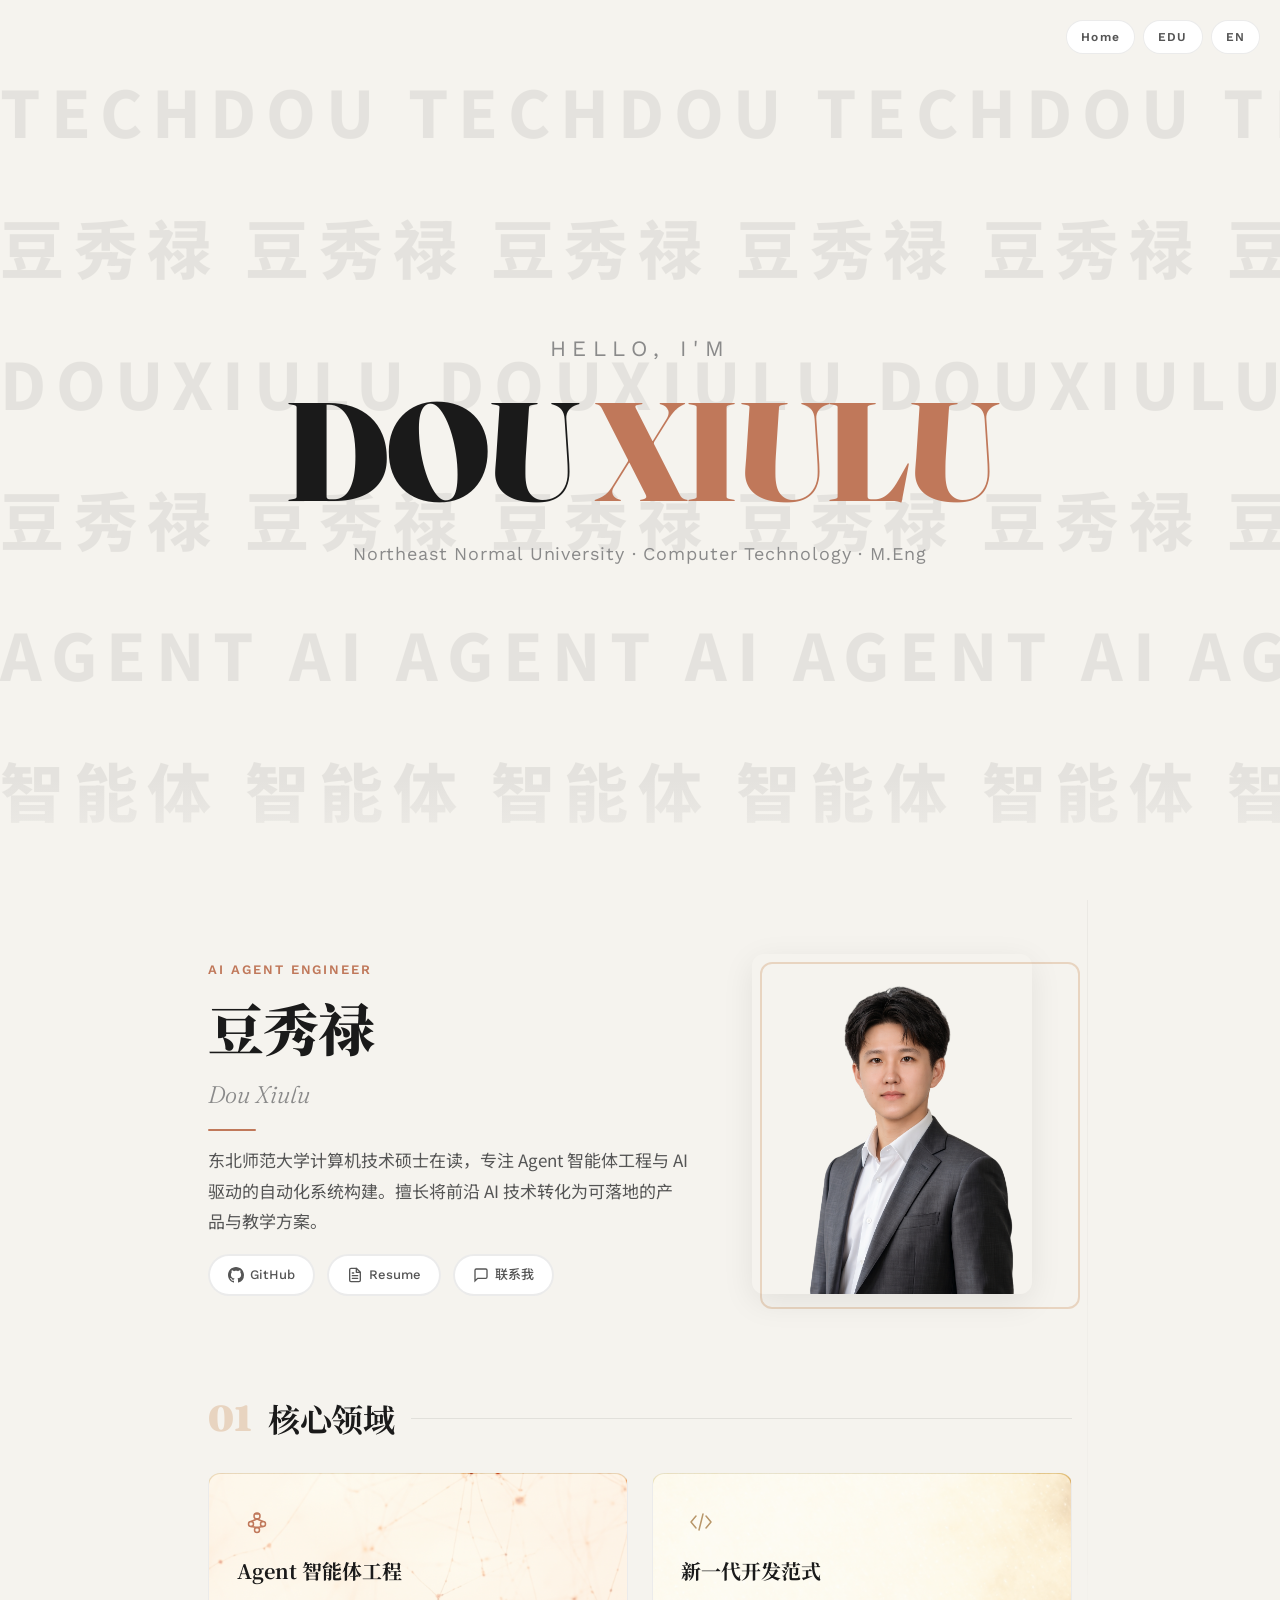
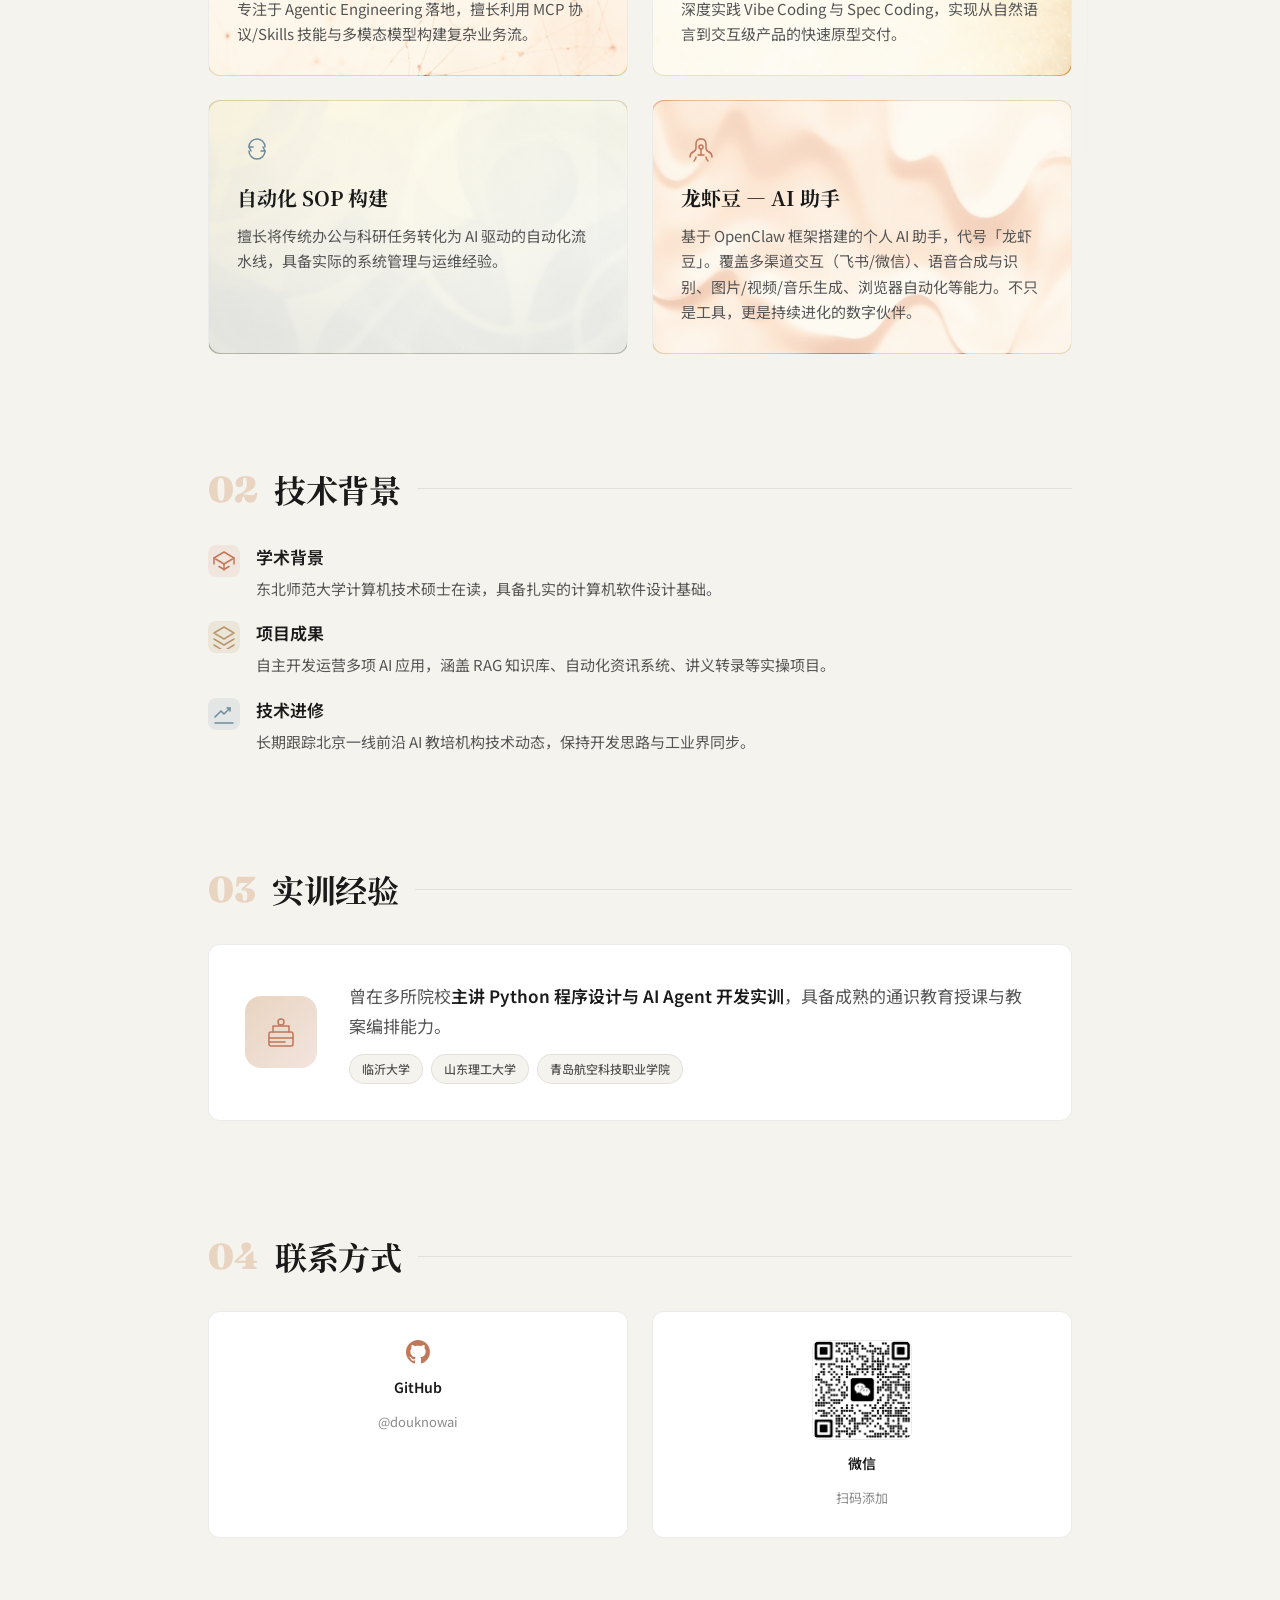
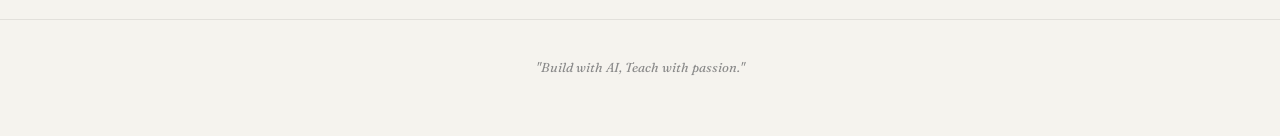
==== resume.html @ 6b3737e6 "Swap homepage: Projects page becomes index, resume moved to resume.html - home.html (Projects) renam" ====
<!DOCTYPE html>
<html lang="zh-CN">
<head>
    <meta charset="UTF-8">
    <meta name="viewport" content="width=device-width, initial-scale=1.0">
    <title>豆秀禄 | AI Agent Engineer</title>
    <link href="https://fonts.googleapis.com/css2?family=Fraunces:ital,opsz,wght@0,9..144,300;0,9..144,500;0,9..144,700;0,9..144,900;1,9..144,400&family=Work+Sans:wght@300;400;500;600&family=Noto+Serif+SC:wght@400;600;700;900&family=Noto+Sans+SC:wght@300;400;500;700&display=swap" rel="stylesheet">
    <style>
        /* === DESIGN TOKENS (Vintage Editorial) === */
        :root {
            --bg-cream: #f5f3ee;
            --bg-card: #ffffff;
            --text-primary: #1a1a1a;
            --text-secondary: #555;
            --text-muted: #8a8a8a;
            --accent-warm: #e8d4c0;
            --accent-terracotta: #c0785a;
            --border-color: rgba(0,0,0,0.08);
            --shadow-sm: 0 1px 3px rgba(0,0,0,0.04);
            --shadow-md: 0 4px 16px rgba(0,0,0,0.06);
            --shadow-lg: 0 8px 32px rgba(0,0,0,0.08);
            --radius: 12px;
            --font-display: 'Fraunces', 'Noto Serif SC', serif;
            --font-body: 'Work Sans', 'Noto Sans SC', sans-serif;
            --font-cn-display: 'Noto Serif SC', serif;
            --font-cn-body: 'Noto Sans SC', sans-serif;
            --ease: cubic-bezier(0.16, 1, 0.3, 1);
        }

        /* === RESET === */
        *, *::before, *::after { box-sizing: border-box; margin: 0; padding: 0; }
        
        html { scroll-behavior: smooth; }
        
        body {
            font-family: var(--font-cn-body);
            background: var(--bg-cream);
            color: var(--text-primary);
            line-height: 1.7;
            -webkit-font-smoothing: antialiased;
            overflow-x: hidden;
        }

        /* === BACKGROUND DECORATIONS === */
        .bg-decoration {
            position: fixed;
            pointer-events: none;
            z-index: 0;
        }
        .bg-circle {
            width: 500px; height: 500px;
            border-radius: 50%;
            border: 1px solid rgba(0,0,0,0.04);
            top: -100px; right: -100px;
        }
        .bg-line {
            width: 1px; height: 200vh;
            background: linear-gradient(to bottom, transparent, rgba(0,0,0,0.04), transparent);
            right: 15%; top: 0;
        }
        .bg-dot {
            width: 8px; height: 8px;
            border-radius: 50%;
            background: var(--accent-warm);
        }
        .bg-dot-1 { top: 30%; left: 8%; }
        .bg-dot-2 { top: 60%; right: 10%; }
        .bg-geo {
            top: 20%; left: 5%;
            width: 60px; height: 60px;
            border: 1px solid rgba(0,0,0,0.06);
            border-radius: 50%;
        }

        /* === LAYOUT === */
        .container {
            max-width: 960px;
            margin: 0 auto;
            padding: 0 clamp(20px, 5vw, 48px);
            position: relative;
            z-index: 1;
        }

        /* === HERO (Spotlight Style) === */
        .hero {
            position: relative;
            min-height: 100vh;
            overflow: hidden;
            background: var(--bg-cream);
            cursor: none;
            display: flex;
            align-items: center;
            justify-content: center;
        }



        /* Scrolling text pattern */
        .hero-pattern {
            position: absolute;
            inset: 0;
            display: flex;
            flex-direction: column;
            justify-content: center;
            align-items: center;
            gap: clamp(16px, 3vh, 32px);
            overflow: hidden;
            opacity: 0.07;
            pointer-events: none;
            z-index: 1;
        }

        .hero-pattern-row {
            white-space: nowrap;
            width: 100%;
            font-size: clamp(32px, 5vw, 64px);
            font-weight: 800;
            letter-spacing: 0.15em;
            color: var(--text-primary);
        }

        @keyframes scroll-left {
            from { transform: translateX(0); }
            to { transform: translateX(-50%); }
        }
        @keyframes scroll-right {
            from { transform: translateX(-50%); }
            to { transform: translateX(0); }
        }
        .scroll-left { animation: scroll-left 40s linear infinite; }
        .scroll-right { animation: scroll-right 40s linear infinite; }

        /* Text layer */
        .hero-text-layer {
            position: absolute;
            inset: 0;
            display: flex;
            flex-direction: column;
            align-items: center;
            justify-content: center;
            pointer-events: none;
            z-index: 2;
        }

        .hero-greeting {
            font-family: var(--font-body);
            font-size: clamp(16px, 2.2vw, 22px);
            font-weight: 400;
            letter-spacing: 0.3em;
            color: var(--text-muted);
            margin-bottom: clamp(8px, 1.5vh, 16px);
        }

        .hero-main-text {
            font-family: var(--font-display);
            font-size: clamp(64px, 11vw, 140px);
            font-weight: 900;
            line-height: 1;
            letter-spacing: -0.03em;
            color: var(--text-primary);
            margin-bottom: clamp(12px, 2vh, 24px);
        }

        .hero-accent {
            color: var(--accent-terracotta);
        }

        .hero-subtitle {
            font-family: var(--font-body);
            font-size: clamp(14px, 1.5vw, 18px);
            font-weight: 400;
            color: var(--text-muted);
            letter-spacing: 0.05em;
        }

        /* Spotlight layer */
        .hero-spotlight {
            position: absolute;
            inset: 0;
            pointer-events: none;
            z-index: 3;
            clip-path: circle(0px at -1000px -1000px);
            transition: clip-path 0.08s ease-out;
        }

        .hero-spotlight-bg {
            position: absolute;
            inset: 0;
            background: #1a1a1a;
        }

        .hero-spotlight-pattern {
            position: absolute;
            inset: 0;
            display: flex;
            flex-direction: column;
            justify-content: center;
            align-items: center;
            gap: clamp(16px, 3vh, 32px);
            overflow: hidden;
            opacity: 0.12;
        }

        .hero-spotlight-pattern .hero-pattern-row {
            color: rgba(255,255,255,0.3);
        }

        .hero-spotlight-text {
            position: absolute;
            inset: 0;
            display: flex;
            flex-direction: column;
            align-items: center;
            justify-content: center;
        }

        .hero-spotlight-text .hero-greeting {
            color: rgba(255,255,255,0.6);
        }
        .hero-spotlight-text .hero-main-text {
            color: #ffffff;
        }
        .hero-spotlight-text .hero-accent {
            color: var(--accent-warm);
        }
        .hero-spotlight-text .hero-subtitle {
            color: rgba(255,255,255,0.5);
        }

        /* Custom cursor */
        .hero-cursor {
            position: fixed;
            width: 12px; height: 12px;
            background: white;
            border-radius: 50%;
            pointer-events: none;
            z-index: 100;
            mix-blend-mode: difference;
            opacity: 0;
            transition: opacity 0.1s ease-out;
        }

        /* Bottom fade */
        .hero-fade {
            position: absolute;
            bottom: 0; left: 0; right: 0;
            height: 120px;
            background: linear-gradient(to top, var(--bg-cream), transparent);
            pointer-events: none;
            z-index: 4;
        }

        /* === PROFILE SECTION === */
        .profile-section { padding: clamp(48px, 6vh, 80px) 0 clamp(32px, 4vh, 48px); }
        .profile-grid { display: grid; grid-template-columns: auto 1fr; gap: clamp(32px, 5vw, 64px); align-items: center; }
        .profile-photo-wrap { position: relative; }
        .profile-photo { width: clamp(200px, 24vw, 280px); height: clamp(240px, 29vw, 340px); object-fit: cover; object-position: top; border-radius: var(--radius); box-shadow: var(--shadow-lg); }
        .profile-photo-frame { position: absolute; inset: 8px -8px -8px 8px; border: 2px solid var(--accent-warm); border-radius: var(--radius); z-index: -1; }
        .profile-text { display: flex; flex-direction: column; gap: clamp(10px, 1.5vh, 16px); }
        .profile-label { font-family: var(--font-body); font-size: clamp(11px, 1.2vw, 13px); font-weight: 600; letter-spacing: 0.15em; text-transform: uppercase; color: var(--accent-terracotta); }
        .profile-name { font-family: var(--font-cn-display); font-size: clamp(40px, 5vw, 56px); font-weight: 900; line-height: 1.2; letter-spacing: -0.02em; }
        .profile-name-en { font-family: var(--font-display); font-size: clamp(18px, 2vw, 24px); font-weight: 300; font-style: italic; color: var(--text-muted); }
        .profile-divider { width: 48px; height: 2px; background: var(--accent-terracotta); border-radius: 1px; }
        .profile-bio { font-size: clamp(15px, 1.4vw, 17px); color: var(--text-secondary); max-width: 480px; line-height: 1.8; }
        .profile-links { display: flex; gap: 12px; margin-top: 4px; }
        .profile-link { display: inline-flex; align-items: center; gap: 6px; padding: 8px 18px; border-radius: 100px; font-family: var(--font-body); font-size: 13px; font-weight: 500; text-decoration: none; transition: all 0.3s var(--ease); border: 2px solid var(--border-color); color: var(--text-secondary); background: var(--bg-card); }
        .profile-link:hover { border-color: var(--accent-terracotta); color: var(--accent-terracotta); transform: translateY(-1px); box-shadow: var(--shadow-sm); }
        .domain-icon svg { width: 32px; height: 32px; }
        .tech-marker svg { width: 24px; height: 24px; }
        .training-icon-wrap svg { width: 40px; height: 40px; }
        @media (max-width: 700px) { .profile-grid { grid-template-columns: 1fr; text-align: center; justify-items: center; } .profile-links { justify-content: center; } }

        /* === SECTIONS === */
        .section {
            padding: clamp(48px, 6vh, 80px) 0;
        }

        .section-header {
            display: flex;
            align-items: center;
            gap: 16px;
            margin-bottom: clamp(24px, 3vh, 36px);
        }

        .section-number {
            font-family: var(--font-display);
            font-size: clamp(28px, 3vw, 36px);
            font-weight: 900;
            color: var(--accent-warm);
            line-height: 1;
        }

        .section-title {
            font-family: var(--font-cn-display);
            font-size: clamp(24px, 2.8vw, 32px);
            font-weight: 700;
            color: var(--text-primary);
            letter-spacing: -0.01em;
        }

        .section-line {
            flex: 1;
            height: 1px;
            background: var(--border-color);
        }

        /* === CORE DOMAINS === */
        .domains-grid {
            display: grid;
            grid-template-columns: repeat(auto-fit, minmax(min(100%, 280px), 1fr));
            gap: clamp(16px, 2vw, 24px);
        }

        .domain-card {
            padding: clamp(20px, 2.5vw, 28px);
            background: var(--bg-card);
            border-radius: var(--radius);
            border: 1px solid var(--border-color);
            transition: all 0.3s var(--ease);
            position: relative;
            overflow: hidden;
            background-size: cover;
            background-position: center;
            background-repeat: no-repeat;
        }

        .domain-card::before {
            content: '';
            position: absolute;
            top: 0; left: 0;
            width: 4px; height: 100%;
            background: var(--accent-terracotta);
            opacity: 0;
            transition: opacity 0.3s var(--ease);
        }

        .domain-card:hover {
            box-shadow: var(--shadow-md);
            transform: translateY(-2px);
        }

        .domain-card:hover::before { opacity: 1; }

        .domain-icon {
            font-size: 28px;
            margin-bottom: 12px;
            display: flex;
            align-items: center;
            justify-content: center;
            width: 40px;
            height: 40px;
        }

        .domain-card::after {
            content: '';
            position: absolute;
            inset: 0;
            background: rgba(255,255,255,0.60);
            border-radius: var(--radius);
            z-index: 0;
        }
        .domain-card > * { position: relative; z-index: 1; }
        .domain-card:nth-child(1) { background-image: url('assets/domain-bg-agent.png'); }
        .domain-card:nth-child(2) { background-image: url('assets/domain-bg-coding.png'); }
        .domain-card:nth-child(3) { background-image: url('assets/domain-bg-automation.png'); }
        .domain-card:nth-child(4) { background-image: url('assets/domain-bg-lobster.png'); }

        .domain-title {
            font-family: var(--font-cn-display);
            font-size: clamp(18px, 1.8vw, 20px);
            font-weight: 700;
            margin-bottom: 8px;
            color: var(--text-primary);
        }

        .domain-desc {
            font-size: clamp(14px, 1.4vw, 15px);
            color: var(--text-secondary);
            line-height: 1.7;
        }

        /* === TECH BACKGROUND === */
        .tech-list {
            display: flex;
            flex-direction: column;
            gap: clamp(16px, 2vh, 24px);
        }

        .tech-item {
            display: flex;
            gap: 16px;
            align-items: flex-start;
        }

        .tech-marker {
            flex-shrink: 0;
            width: 32px; height: 32px;
            border-radius: 8px;
            display: flex;
            align-items: center;
            justify-content: center;
            font-size: 14px;
            margin-top: 2px;
        }

        .tech-marker-1 { background: rgba(192, 120, 90, 0.1); }
        .tech-marker-2 { background: rgba(184, 151, 106, 0.15); }
        .tech-marker-3 { background: rgba(100, 140, 160, 0.12); }

        .tech-title {
            font-family: var(--font-cn-body);
            font-size: clamp(16px, 1.5vw, 17px);
            font-weight: 600;
            color: var(--text-primary);
            margin-bottom: 4px;
        }

        .tech-desc {
            font-size: clamp(14px, 1.4vw, 15px);
            color: var(--text-secondary);
            line-height: 1.7;
        }

        /* === TRAINING === */
        .training-card {
            background: var(--bg-card);
            border-radius: var(--radius);
            padding: clamp(24px, 3vw, 36px);
            border: 1px solid var(--border-color);
            display: flex;
            gap: clamp(20px, 3vw, 32px);
            align-items: center;
        }

        .training-icon-wrap {
            flex-shrink: 0;
            width: 72px; height: 72px;
            border-radius: 16px;
            background: linear-gradient(135deg, var(--accent-warm), rgba(192, 120, 90, 0.2));
            display: flex;
            align-items: center;
            justify-content: center;
            font-size: 32px;
        }

        .training-text {
            font-size: clamp(15px, 1.5vw, 17px);
            color: var(--text-secondary);
            line-height: 1.8;
        }

        .training-text strong {
            color: var(--text-primary);
            font-weight: 600;
        }

        .training-schools {
            display: flex;
            flex-wrap: wrap;
            gap: 8px;
            margin-top: 12px;
        }

        .school-tag {
            display: inline-flex;
            align-items: center;
            gap: 4px;
            padding: 4px 12px;
            border-radius: 100px;
            font-size: 12px;
            font-weight: 500;
            border: 1px solid var(--border-color);
            background: var(--bg-cream);
            color: var(--text-secondary);
        }

        /* === CONTACT === */
        .contact-grid {
            display: grid;
            grid-template-columns: repeat(auto-fit, minmax(min(100%, 200px), 1fr));
            gap: clamp(16px, 2vw, 24px);
        }

        .contact-card {
            display: flex;
            flex-direction: column;
            align-items: center;
            gap: 12px;
            padding: clamp(20px, 2.5vw, 28px);
            background: var(--bg-card);
            border-radius: var(--radius);
            border: 1px solid var(--border-color);
            text-decoration: none;
            transition: all 0.3s var(--ease);
        }

        .contact-card:hover {
            box-shadow: var(--shadow-md);
            transform: translateY(-2px);
        }

        .contact-card svg {
            width: 24px; height: 24px;
            color: var(--accent-terracotta);
        }

        .contact-label {
            font-family: var(--font-cn-body);
            font-size: 14px;
            font-weight: 600;
            color: var(--text-primary);
        }

        .contact-value {
            font-size: 13px;
            color: var(--text-muted);
        }

        .wechat-qr {
            width: 100px; height: 100px;
            border-radius: 8px;
            object-fit: cover;
            border: 1px solid var(--border-color);
        }

        /* === FOOTER === */
        .footer {
            padding: clamp(32px, 4vh, 48px) 0;
            text-align: center;
            border-top: 1px solid var(--border-color);
            margin-top: clamp(24px, 3vh, 48px);
        }

        .footer-text {
            font-family: var(--font-display);
            font-size: 13px;
            font-style: italic;
            color: var(--text-muted);
        }

        .footer-geo {
            display: flex;
            justify-content: center;
            align-items: center;
            gap: 16px;
            margin-top: 16px;
        }

        .footer-geo span {
            display: block;
        }

        .footer-geo .circle {
            width: 6px; height: 6px;
            border-radius: 50%;
            background: var(--accent-warm);
        }

        .footer-geo .line {
            width: 48px; height: 1px;
            background: var(--border-color);
        }

        /* === SCROLL ANIMATIONS === */
        .reveal {
            opacity: 0;
            transform: translateY(24px);
            transition: opacity 0.6s var(--ease), transform 0.6s var(--ease);
        }

        .reveal.visible {
            opacity: 1;
            transform: translateY(0);
        }

        .reveal-d1 { transition-delay: 0.1s; }
        .reveal-d2 { transition-delay: 0.2s; }
        .reveal-d3 { transition-delay: 0.3s; }

        /* === RESPONSIVE === */
        @media (max-width: 700px) {
            .training-card { flex-direction: column; text-align: center; }
            .training-schools { justify-content: center; }
        }

        /* Hide mobile Chinese on desktop */
        .hero-mobile-cn {
            display: none;
        }

        .top-nav {
            position: fixed;
            top: 20px;
            right: 20px;
            z-index: 1000;
            display: flex;
            gap: 8px;
        }

        .nav-pill {
            padding: 6px 14px;
            border-radius: 100px;
            border: 1.5px solid var(--border-color);
            background: var(--bg-card);
            font-family: var(--font-body);
            font-size: 12px;
            font-weight: 600;
            letter-spacing: 0.1em;
            color: var(--text-secondary);
            cursor: pointer;
            transition: all 0.3s var(--ease);
        }
        .nav-pill:hover {
            border-color: var(--accent-terracotta);
            color: var(--accent-terracotta);
        }

        @media (max-width: 768px) {
            .hero-spotlight { display: none !important; }
            .hero-cursor { display: none !important; }
            .hero-text-layer { position: relative !important; display: flex !important; flex-direction: column; gap: 32px; }
            .hero-text-layer .hero-main-text { font-size: clamp(36px, 12vw, 64px); }
            .hero-mobile-cn { display: block !important; text-align: center; }
            .hero-mobile-cn .hero-greeting { color: var(--text-muted); font-size: clamp(12px, 3vw, 16px); }
            .hero { display: none !important; }
            .hero-mobile-cn .hero-main-text { color: var(--text-primary); font-size: clamp(42px, 13vw, 72px); }
            .hero-mobile-cn .hero-accent { color: var(--accent-terracotta); }
            .hero-mobile-cn .hero-subtitle { color: var(--text-muted); font-size: clamp(12px, 3vw, 14px); }
        }

        @media (prefers-reduced-motion: reduce) {
            .reveal { opacity: 1; transform: none; transition: none; }
            * { transition-duration: 0.01ms !important; animation-duration: 0.01ms !important; }
        }
    </style>
</head>
<body>

<!-- Top Navigation -->
<div class="top-nav">
    <a href="index.html" class="nav-pill" style="text-decoration:none;">Home</a>
    <a href="https://edu.techdou.com" target="_blank" class="nav-pill" style="text-decoration:none;">EDU</a>
    <button class="nav-pill" id="langSwitch" onclick="toggleLang()">EN</button>
</div>

<!-- Background Decorations -->
<div class="bg-decoration bg-circle"></div>
<div class="bg-decoration bg-line"></div>
<div class="bg-decoration bg-dot bg-dot-1"></div>
<div class="bg-decoration bg-dot bg-dot-2"></div>
<div class="bg-decoration bg-geo"></div>

<!-- Hero -->
<section class="hero" id="hero">
        <!-- Layer 1: Background scrolling text pattern -->
        <div class="hero-pattern">
            <div class="hero-pattern-row scroll-left">TECHDOU TECHDOU TECHDOU TECHDOU TECHDOU TECHDOU TECHDOU TECHDOU TECHDOU TECHDOU TECHDOU TECHDOU TECHDOU TECHDOU TECHDOU</div>
            <div class="hero-pattern-row scroll-right">豆秀禄 豆秀禄 豆秀禄 豆秀禄 豆秀禄 豆秀禄 豆秀禄 豆秀禄 豆秀禄 豆秀禄 豆秀禄 豆秀禄 豆秀禄 豆秀禄</div>
            <div class="hero-pattern-row scroll-left">DOUXIULU DOUXIULU DOUXIULU DOUXIULU DOUXIULU DOUXIULU DOUXIULU DOUXIULU DOUXIULU DOUXIULU</div>
            <div class="hero-pattern-row scroll-right">豆秀禄 豆秀禄 豆秀禄 豆秀禄 豆秀禄 豆秀禄 豆秀禄 豆秀禄 豆秀禄 豆秀禄 豆秀禄 豆秀禄 豆秀禄 豆秀禄</div>
            <div class="hero-pattern-row scroll-left">AGENT AI AGENT AI AGENT AI AGENT AI AGENT AI AGENT AI AGENT AI AGENT AI AGENT AI AGENT AI AGENT AI AGENT AI</div>
            <div class="hero-pattern-row scroll-right">智能体 智能体 智能体 智能体 智能体 智能体 智能体 智能体 智能体 智能体 智能体 智能体 智能体 智能体 智能体</div>
        </div>

        <!-- Layer 2: English text (default visible) -->
        <div class="hero-text-layer">
            <p class="hero-greeting">HELLO, I'M</p>
            <h1 class="hero-main-text">DOU <span class="hero-accent">XIULU</span></h1>
            <p class="hero-subtitle">Northeast Normal University · Computer Technology · M.Eng</p>
        </div>

        <!-- Layer 3: Spotlight with Chinese content -->
        <div class="hero-spotlight" id="heroSpotlight">
            <div class="hero-spotlight-bg"></div>
            <div class="hero-spotlight-pattern">
                <div class="hero-pattern-row scroll-left">TECHDOU TECHDOU TECHDOU TECHDOU TECHDOU TECHDOU TECHDOU TECHDOU TECHDOU TECHDOU TECHDOU TECHDOU TECHDOU TECHDOU</div>
                <div class="hero-pattern-row scroll-right">豆秀禄 豆秀禄 豆秀禄 豆秀禄 豆秀禄 豆秀禄 豆秀禄 豆秀禄 豆秀禄 豆秀禄 豆秀禄 豆秀禄 豆秀禄 豆秀禄</div>
                <div class="hero-pattern-row scroll-left">DOUXIULU DOUXIULU DOUXIULU DOUXIULU DOUXIULU DOUXIULU DOUXIULU DOUXIULU DOUXIULU DOUXIULU</div>
                <div class="hero-pattern-row scroll-right">豆秀禄 豆秀禄 豆秀禄 豆秀禄 豆秀禄 豆秀禄 豆秀禄 豆秀禄 豆秀禄 豆秀禄 豆秀禄 豆秀禄 豆秀禄 豆秀禄</div>
                <div class="hero-pattern-row scroll-left">AGENT AI AGENT AI AGENT AI AGENT AI AGENT AI AGENT AI AGENT AI AGENT AI AGENT AI AGENT AI AGENT AI AGENT AI</div>
                <div class="hero-pattern-row scroll-right">智能体 智能体 智能体 智能体 智能体 智能体 智能体 智能体 智能体 智能体 智能体 智能体 智能体 智能体 智能体</div>
            </div>
            <div class="hero-spotlight-text">
                <p class="hero-greeting">你好，我是</p>
                <h1 class="hero-main-text">豆<span class="hero-accent">秀禄</span></h1>
                <p class="hero-subtitle">东北师范大学 · 计算机技术 · 硕士在读</p>
            </div>
        </div>

        <!-- Custom cursor -->
        <div class="hero-cursor" id="heroCursor"></div>

        <!-- Bottom gradient fade -->
        <div class="hero-fade"></div>

        <!-- Mobile Chinese text (hidden on desktop) -->
        <div class="hero-mobile-cn">
            <p class="hero-greeting">你好，我是</p>
            <h1 class="hero-main-text">豆<span class="hero-accent">秀禄</span></h1>
            <p class="hero-subtitle">东北师范大学 · 计算机技术 · 硕士在读</p>
        </div>

</section>

<!-- Profile Section -->
<section class="profile-section">
    <div class="container">
        <div class="profile-grid">
            <div class="profile-text reveal reveal-d1">
                <span class="profile-label" data-i18n="profileLabel">AI Agent Engineer</span>
                <h1 class="profile-name">豆秀禄</h1>
                <p class="profile-name-en">Dou Xiulu</p>
                <div class="profile-divider"></div>
                <p class="profile-bio" data-i18n="profileBio">东北师范大学计算机技术硕士在读，专注 Agent 智能体工程与 AI 驱动的自动化系统构建。擅长将前沿 AI 技术转化为可落地的产品与教学方案。</p>
                <div class="profile-links">
                    <a href="https://github.com/douknowai" target="_blank" class="profile-link">
                        <svg viewBox="0 0 24 24" fill="currentColor" width="16" height="16"><path d="M12 0C5.37 0 0 5.37 0 12c0 5.31 3.435 9.795 8.205 11.385.6.105.825-.255.825-.57 0-.285-.015-1.23-.015-2.235-3.015.555-3.795-.735-4.035-1.41-.135-.345-.72-1.41-1.23-1.695-.42-.225-1.02-.78-.015-.795.945-.015 1.62.87 1.845 1.23 1.08 1.815 2.805 1.305 3.495.99.105-.78.42-1.305.765-1.605-2.67-.3-5.46-1.335-5.46-5.925 0-1.305.465-2.385 1.23-3.225-.12-.3-.54-1.53.12-3.18 0 0 1.005-.315 3.3 1.23.96-.27 1.98-.405 3-.405s2.04.135 3 .405c2.295-1.56 3.3-1.23 3.3-1.23.66 1.65.24 2.88.12 3.18.765.84 1.23 1.905 1.23 3.225 0 4.605-2.805 5.625-5.475 5.925.435.375.81 1.095.81 2.22 0 1.605-.015 2.895-.015 3.3 0 .315.225.69.825.57A12.02 12.02 0 0024 12c0-6.63-5.37-12-12-12z"/></svg>
                        GitHub
                    </a>
                    <a href="https://profile.techdou.com/resume" target="_blank" class="profile-link">
                        <svg viewBox="0 0 24 24" fill="none" stroke="currentColor" stroke-width="2" stroke-linecap="round" stroke-linejoin="round" width="16" height="16"><path d="M14 2H6a2 2 0 0 0-2 2v16a2 2 0 0 0 2 2h12a2 2 0 0 0 2-2V8z"/><polyline points="14 2 14 8 20 8"/><line x1="16" y1="13" x2="8" y2="13"/><line x1="16" y1="17" x2="8" y2="17"/><polyline points="10 9 9 9 8 9"/></svg>
                        Resume
                    </a>
                    <a href="#contact" class="profile-link">
                        <svg viewBox="0 0 24 24" fill="none" stroke="currentColor" stroke-width="2" width="16" height="16"><path d="M21 15a2 2 0 01-2 2H7l-4 4V5a2 2 0 012-2h14a2 2 0 012 2z"/></svg>
                        联系我
                    </a>
                </div>
            </div>
            <div class="profile-photo-wrap reveal">
                <img src="assets/photo.jpg" alt="豆秀禄" class="profile-photo">
                <div class="profile-photo-frame"></div>
            </div>
        </div>
    </div>
</section>

<!-- Core Domains -->
<section class="section">
    <div class="container">
        <div class="section-header reveal">
            <span class="section-number">01</span>
            <h2 class="section-title" data-i18n="domainsTitle">核心领域</h2>
            <div class="section-line"></div>
        </div>
        <div class="domains-grid">
            <div class="domain-card reveal">
                <div class="domain-icon"><svg viewBox="0 0 32 32" fill="none" stroke="#c0785a" stroke-width="1.5" stroke-linecap="round" stroke-linejoin="round"><circle cx="16" cy="10" r="3"/><circle cx="10" cy="18" r="2.5"/><circle cx="22" cy="18" r="2.5"/><circle cx="16" cy="24" r="2.5"/><line x1="16" y1="13" x2="10" y2="15.5"/><line x1="16" y1="13" x2="22" y2="15.5"/><line x1="10" y1="20.5" x2="16" y2="21.5"/><line x1="22" y1="20.5" x2="16" y2="21.5"/><line x1="14.5" y1="8" x2="17.5" y2="8"/></svg></div>
                <h3 class="domain-title" data-i18n="domain0">Agent 智能体工程</h3>
                <p class="domain-desc" data-i18n="domainDesc0">专注于 Agentic Engineering 落地，擅长利用 MCP 协议/Skills 技能与多模态模型构建复杂业务流。</p>
            </div>
            <div class="domain-card reveal reveal-d1">
                <div class="domain-icon"><svg viewBox="0 0 32 32" fill="none" stroke="#b8976a" stroke-width="1.5" stroke-linecap="round" stroke-linejoin="round"><polyline points="11,10 6,16 11,22"/><polyline points="21,10 26,16 21,22"/><line x1="18" y1="8" x2="14" y2="24"/></svg></div>
                <h3 class="domain-title" data-i18n="domain1">新一代开发范式</h3>
                <p class="domain-desc" data-i18n="domainDesc1">深度实践 Vibe Coding 与 Spec Coding，实现从自然语言到交互级产品的快速原型交付。</p>
            </div>
            <div class="domain-card reveal reveal-d2">
                <div class="domain-icon"><svg viewBox="0 0 32 32" fill="none" stroke="#6b8ca0" stroke-width="1.5" stroke-linecap="round" stroke-linejoin="round"><path d="M24 18a8 8 0 11-16 0"/><path d="M8 14a8 8 0 1116 0"/><polyline points="22,14 24,18 20,18"/><polyline points="10,18 8,14 12,14"/></svg></div>
                <h3 class="domain-title" data-i18n="domain2">自动化 SOP 构建</h3>
                <p class="domain-desc" data-i18n="domainDesc2">擅长将传统办公与科研任务转化为 AI 驱动的自动化流水线，具备实际的系统管理与运维经验。</p>
            </div>
            <div class="domain-card reveal reveal-d3">
                <div class="domain-icon"><svg viewBox="0 0 32 32" fill="none" stroke="#c0785a" stroke-width="1.5" stroke-linecap="round" stroke-linejoin="round"><path d="M16 6c-3 0-5 2-5 5v4c0 2-1 3-3 4"/><path d="M16 6c3 0 5 2 5 5v4c0 2 1 3 3 4"/><path d="M8 19c-2 1-3 3-3 5"/><path d="M24 19c2 1 3 3 3 5"/><path d="M11 24c0 2-1 3-2 4"/><path d="M21 24c0 2 1 3 2 4"/><circle cx="16" cy="14" r="2"/><line x1="16" y1="16" x2="16" y2="22"/><path d="M13 22h6"/></svg></div>
                <h3 class="domain-title" data-i18n="domain3">龙虾豆 — AI 助手</h3>
                <p class="domain-desc" data-i18n="domainDesc3">基于 OpenClaw 框架搭建的个人 AI 助手，代号「龙虾豆」。覆盖多渠道交互（飞书/微信）、语音合成与识别、图片/视频/音乐生成、浏览器自动化等能力。不只是工具，更是持续进化的数字伙伴。</p>
            </div>
        </div>
    </div>
</section>

<!-- Tech Background -->
<section class="section">
    <div class="container">
        <div class="section-header reveal">
            <span class="section-number">02</span>
            <h2 class="section-title" data-i18n="techTitle">技术背景</h2>
            <div class="section-line"></div>
        </div>
        <div class="tech-list">
            <div class="tech-item reveal">
                <div class="tech-marker tech-marker-1"><svg viewBox="0 0 24 24" fill="none" stroke="#c0785a" stroke-width="1.5" stroke-linecap="round" stroke-linejoin="round"><path d="M12 3L2 9l10 6 10-6-10-6z"/><path d="M2 9v6"/><path d="M12 15v6"/><path d="M7 17.5l5 3 5-3"/><path d="M22 9v6"/></svg></div>
                <div>
                    <div class="tech-title" data-i18n="tech0">学术背景</div>
                    <div class="tech-desc" data-i18n="techDesc0">东北师范大学计算机技术硕士在读，具备扎实的计算机软件设计基础。</div>
                </div>
            </div>
            <div class="tech-item reveal reveal-d1">
                <div class="tech-marker tech-marker-2"><svg viewBox="0 0 24 24" fill="none" stroke="#b8976a" stroke-width="1.5" stroke-linecap="round" stroke-linejoin="round"><path d="M12 2L2 8l10 6 10-6-10-6z"/><path d="M2 14l10 6 10-6"/><path d="M2 20l10 6 10-6"/></svg></div>
                <div>
                    <div class="tech-title" data-i18n="tech1">项目成果</div>
                    <div class="tech-desc" data-i18n="techDesc1">自主开发运营多项 AI 应用，涵盖 RAG 知识库、自动化资讯系统、讲义转录等实操项目。</div>
                </div>
            </div>
            <div class="tech-item reveal reveal-d2">
                <div class="tech-marker tech-marker-3"><svg viewBox="0 0 24 24" fill="none" stroke="#6b8ca0" stroke-width="1.5" stroke-linecap="round" stroke-linejoin="round"><polyline points="18,6 12,12 9,9 3,15"/><polyline points="15,6 18,6 18,9"/><line x1="3" y1="21" x2="21" y2="21"/></svg></div>
                <div>
                    <div class="tech-title" data-i18n="tech2">技术进修</div>
                    <div class="tech-desc" data-i18n="techDesc2">长期跟踪北京一线前沿 AI 教培机构技术动态，保持开发思路与工业界同步。</div>
                </div>
            </div>
        </div>
    </div>
</section>

<!-- Training Experience -->
<section class="section">
    <div class="container">
        <div class="section-header reveal">
            <span class="section-number">03</span>
            <h2 class="section-title" data-i18n="trainingTitle">实训经验</h2>
            <div class="section-line"></div>
        </div>
        <div class="training-card reveal">
            <div class="training-icon-wrap"><svg viewBox="0 0 40 40" fill="none" stroke="#c0785a" stroke-width="1.5" stroke-linecap="round" stroke-linejoin="round"><rect x="8" y="20" width="24" height="14" rx="2"/><path d="M12 20V14h16v6"/><circle cx="20" cy="10" r="3"/><path d="M8 26h24M8 30h16"/></svg></div>
            <div>
                <p class="training-text" data-i18n="trainingText">
                    曾在多所院校<strong>主讲 Python 程序设计与 AI Agent 开发实训</strong>，具备成熟的通识教育授课与教案编排能力。
                </p>
                <div class="training-schools">
                    <span class="school-tag" data-i18n="school0">临沂大学</span>
                    <span class="school-tag" data-i18n="school1">山东理工大学</span>
                    <span class="school-tag" data-i18n="school2">青岛航空科技职业学院</span>
                </div>
            </div>
        </div>
    </div>
</section>

<!-- Contact -->
<section class="section" id="contact">
    <div class="container">
        <div class="section-header reveal">
            <span class="section-number">04</span>
            <h2 class="section-title" data-i18n="contactLabel">联系方式</h2>
            <div class="section-line"></div>
        </div>
        <div class="contact-grid">
            <a href="https://github.com/douknowai" target="_blank" class="contact-card reveal">
                <svg viewBox="0 0 24 24" fill="currentColor"><path d="M12 0C5.37 0 0 5.37 0 12c0 5.31 3.435 9.795 8.205 11.385.6.105.825-.255.825-.57 0-.285-.015-1.23-.015-2.235-3.015.555-3.795-.735-4.035-1.41-.135-.345-.72-1.41-1.23-1.695-.42-.225-1.02-.78-.015-.795.945-.015 1.62.87 1.845 1.23 1.08 1.815 2.805 1.305 3.495.99.105-.78.42-1.305.765-1.605-2.67-.3-5.46-1.335-5.46-5.925 0-1.305.465-2.385 1.23-3.225-.12-.3-.54-1.53.12-3.18 0 0 1.005-.315 3.3 1.23.96-.27 1.98-.405 3-.405s2.04.135 3 .405c2.295-1.56 3.3-1.23 3.3-1.23.66 1.65.24 2.88.12 3.18.765.84 1.23 1.905 1.23 3.225 0 4.605-2.805 5.625-5.475 5.925.435.375.81 1.095.81 2.22 0 1.605-.015 2.895-.015 3.3 0 .315.225.69.825.57A12.02 12.02 0 0024 12c0-6.63-5.37-12-12-12z"/></svg>
                <span class="contact-label">GitHub</span>
                <span class="contact-value">@douknowai</span>
            </a>
            <div class="contact-card reveal reveal-d1">
                <img src="assets/wechat.jpg" alt="微信二维码" class="wechat-qr">
                <span class="contact-label">微信</span>
                <span class="contact-value">扫码添加</span>
            </div>
        </div>
    </div>
</section>

<!-- Footer -->
<footer class="footer">
    <div class="container">
        <p class="footer-text reveal" data-i18n="footerQuote">"Build with AI, Teach with passion."</p>
        <div class="footer-geo reveal">
            <span class="circle"></span>
            <span class="line"></span>
            <span class="circle"></span>
            <span class="line"></span>
            <span class="circle"></span>
        </div>
    </div>
</footer>

<!-- Spotlight Effect -->
<script>
    const hero = document.getElementById('hero');
    const spotlight = document.getElementById('heroSpotlight');
    const cursor = document.getElementById('heroCursor');
    let isHovering = false;

    function updateSpotlight(x, y) {
        if (!hero || !spotlight) return;
        const rect = hero.getBoundingClientRect();
        const localX = x - rect.left;
        const localY = y - rect.top;
        spotlight.style.clipPath = `circle(180px at ${localX}px ${localY}px)`;
        if (cursor) {
            cursor.style.left = (x - 6) + 'px';
            cursor.style.top = (y - 6) + 'px';
        }
    }

    function showSpotlight() {
        isHovering = true;
        if (cursor) cursor.style.opacity = '1';
    }

    function hideSpotlight() {
        isHovering = false;
        if (cursor) cursor.style.opacity = '0';
        if (spotlight) spotlight.style.clipPath = 'circle(0px at -1000px -1000px)';
    }

    if (hero) {
        // Mouse
        hero.addEventListener('mousemove', (e) => updateSpotlight(e.clientX, e.clientY));
        hero.addEventListener('mouseenter', showSpotlight);
        hero.addEventListener('mouseleave', hideSpotlight);
        
        // Touch
        hero.addEventListener('touchstart', (e) => {
            e.preventDefault();
            showSpotlight();
            const touch = e.touches[0];
            updateSpotlight(touch.clientX, touch.clientY);
        }, { passive: false });
        
        hero.addEventListener('touchmove', (e) => {
            e.preventDefault();
            const touch = e.touches[0];
            updateSpotlight(touch.clientX, touch.clientY);
        }, { passive: false });
        
        hero.addEventListener('touchend', hideSpotlight);
    }

    // Scroll Reveal
    const observer = new IntersectionObserver((entries) => {
        entries.forEach(entry => {
            if (entry.isIntersecting) {
                entry.target.classList.add('visible');
            }
        });
    }, { threshold: 0.1, rootMargin: '0px 0px -40px 0px' });

    document.querySelectorAll('.reveal').forEach(el => observer.observe(el));
</script>

<!-- i18n -->
<script>
const i18n = {
    zh: {
        profileLabel: 'AI Agent Engineer',
        profileBio: '东北师范大学计算机技术硕士在读，专注 Agent 智能体工程与 AI 驱动的自动化系统构建。擅长将前沿 AI 技术转化为可落地的产品与教学方案。',
        domain0: 'Agent 智能体工程',
        domain1: '新一代开发范式',
        domain2: '自动化 SOP 构建',
        domain3: '龙虾豆 — AI 助手',
        domainDesc0: '专注于 Agentic Engineering 落地，擅长利用 MCP 协议/Skills 技能与多模态模型构建复杂业务流。',
        domainDesc1: '深度实践 Vibe Coding 与 Spec Coding，实现从自然语言到交互级产品的快速原型交付。',
        domainDesc2: '擅长将传统办公与科研任务转化为 AI 驱动的自动化流水线，具备实际的系统管理与运维经验。',
        domainDesc3: '基于 OpenClaw 框架搭建的个人 AI 助手，代号「龙虾豆」。覆盖多渠道交互（飞书/微信）、语音合成与识别、图片/视频/音乐生成、浏览器自动化等能力。不只是工具，更是持续进化的数字伙伴。',
        tech0: '学术背景',
        tech1: '项目成果',
        tech2: '技术进修',
        techDesc0: '东北师范大学计算机技术硕士在读，具备扎实的计算机软件设计基础。',
        techDesc1: '自主开发运营多项 AI 应用，涵盖 RAG 知识库、自动化资讯系统、讲义转录等实操项目。',
        techDesc2: '长期跟踪北京一线前沿 AI 教培机构技术动态，保持开发思路与工业界同步。',
        trainingText: '曾在多所院校主讲 Python 程序设计与 AI Agent 开发实训，具备成熟的通识教育授课与教案编排能力。',
        school0: '临沂大学',
        school1: '山东理工大学',
        school2: '青岛航空科技职业学院',
        domainsTitle: '核心领域',
        techTitle: '技术背景',
        trainingTitle: '实训经验',
        contactLabel: '联系方式',
        footerQuote: '"Build with AI, Teach with passion."'
    },
    en: {
        profileLabel: 'AI Agent Engineer',
        profileBio: 'M.Eng student in Computer Technology at Northeast Normal University. Focused on Agent Engineering and AI-driven automation systems. Skilled at translating cutting-edge AI into practical products and teaching solutions.',
        domain0: 'Agent Engineering',
        domain1: 'Modern Development',
        domain2: 'Automation SOP',
        domain3: 'LobsterDou — AI Assistant',
        domainDesc0: 'Specializing in Agentic Engineering with MCP protocols, Skills, and multimodal models for complex workflows.',
        domainDesc1: 'Deep practitioner of Vibe Coding and Spec Coding, rapidly prototyping from natural language to interactive products.',
        domainDesc2: 'Expert at converting traditional office and research tasks into AI-driven automation pipelines.',
        domainDesc3: 'Personal AI assistant built on OpenClaw framework. Covers multi-channel interaction (Feishu/WeChat), voice, image/video/music generation, browser automation. Not just a tool, but an evolving digital companion.',
        tech0: 'Academic',
        tech1: 'Projects',
        tech2: 'Trend Tracking',
        techDesc0: 'M.Eng student at Northeast Normal University with solid foundations in computer software design.',
        techDesc1: 'Independently developed and operated multiple AI applications including RAG knowledge base, automated news systems, lecture transcription.',
        techDesc2: 'Tracks cutting-edge AI education trends from Beijing, keeping development thinking aligned with industry.',
        trainingText: 'Delivered Python programming and AI Agent development training at multiple universities with mature curriculum design capabilities.',
        school0: 'Linyi University',
        school1: 'Shandong University of Technology',
        school2: 'Qingdao Aviation Tech College',
        domainsTitle: 'Core Domains',
        techTitle: 'Tech Background',
        trainingTitle: 'Training Experience',
        contactLabel: 'Contact',
        footerQuote: '"Build with AI, Teach with passion."'
    }
};

let currentLang = 'zh';

function toggleLang() {
    currentLang = currentLang === 'zh' ? 'en' : 'zh';
    document.getElementById('langSwitch').textContent = currentLang === 'zh' ? 'EN' : '中';
    applyLang(currentLang);
}

function applyLang(lang) {
    const t = i18n[lang];
    document.documentElement.lang = lang === 'zh' ? 'zh-CN' : 'en';
    document.querySelectorAll('[data-i18n]').forEach(el => {
        const key = el.getAttribute('data-i18n');
        if (t[key]) el.textContent = t[key];
    });
}
</script>

</body>
</html>
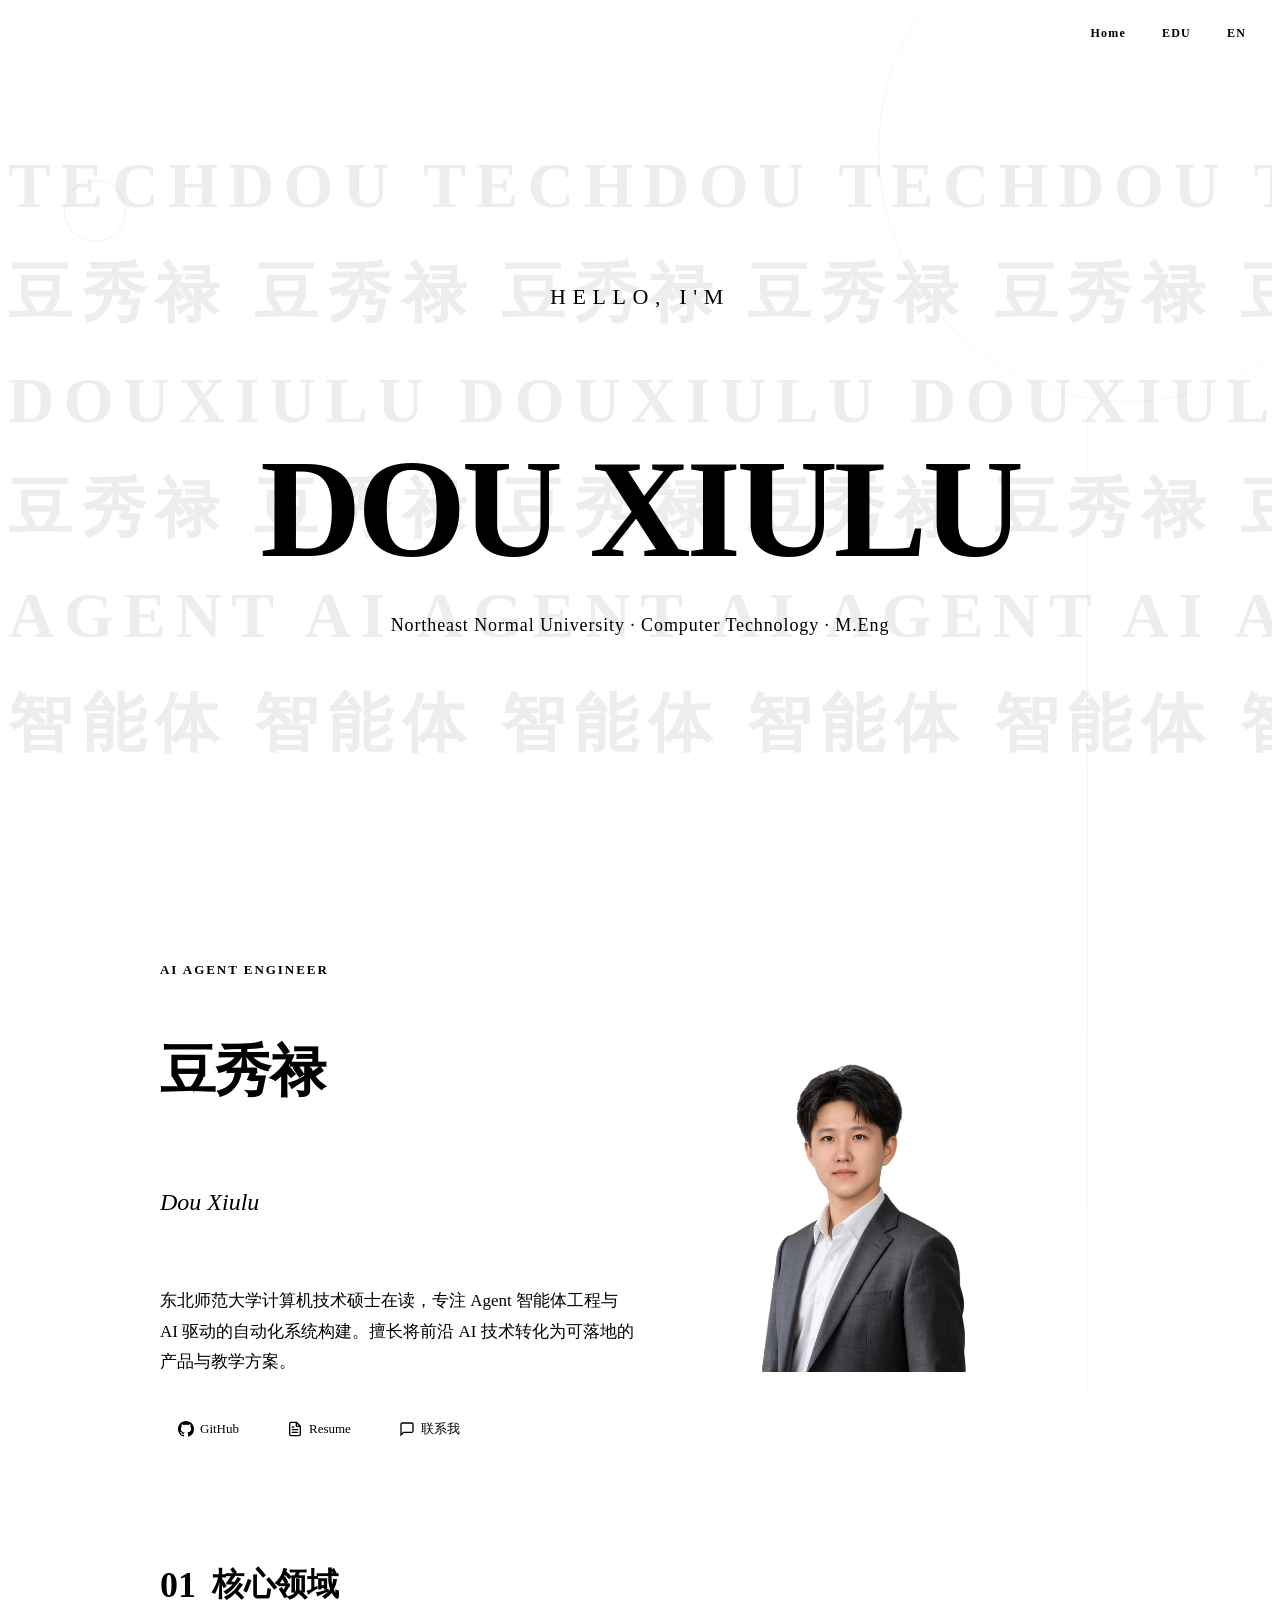
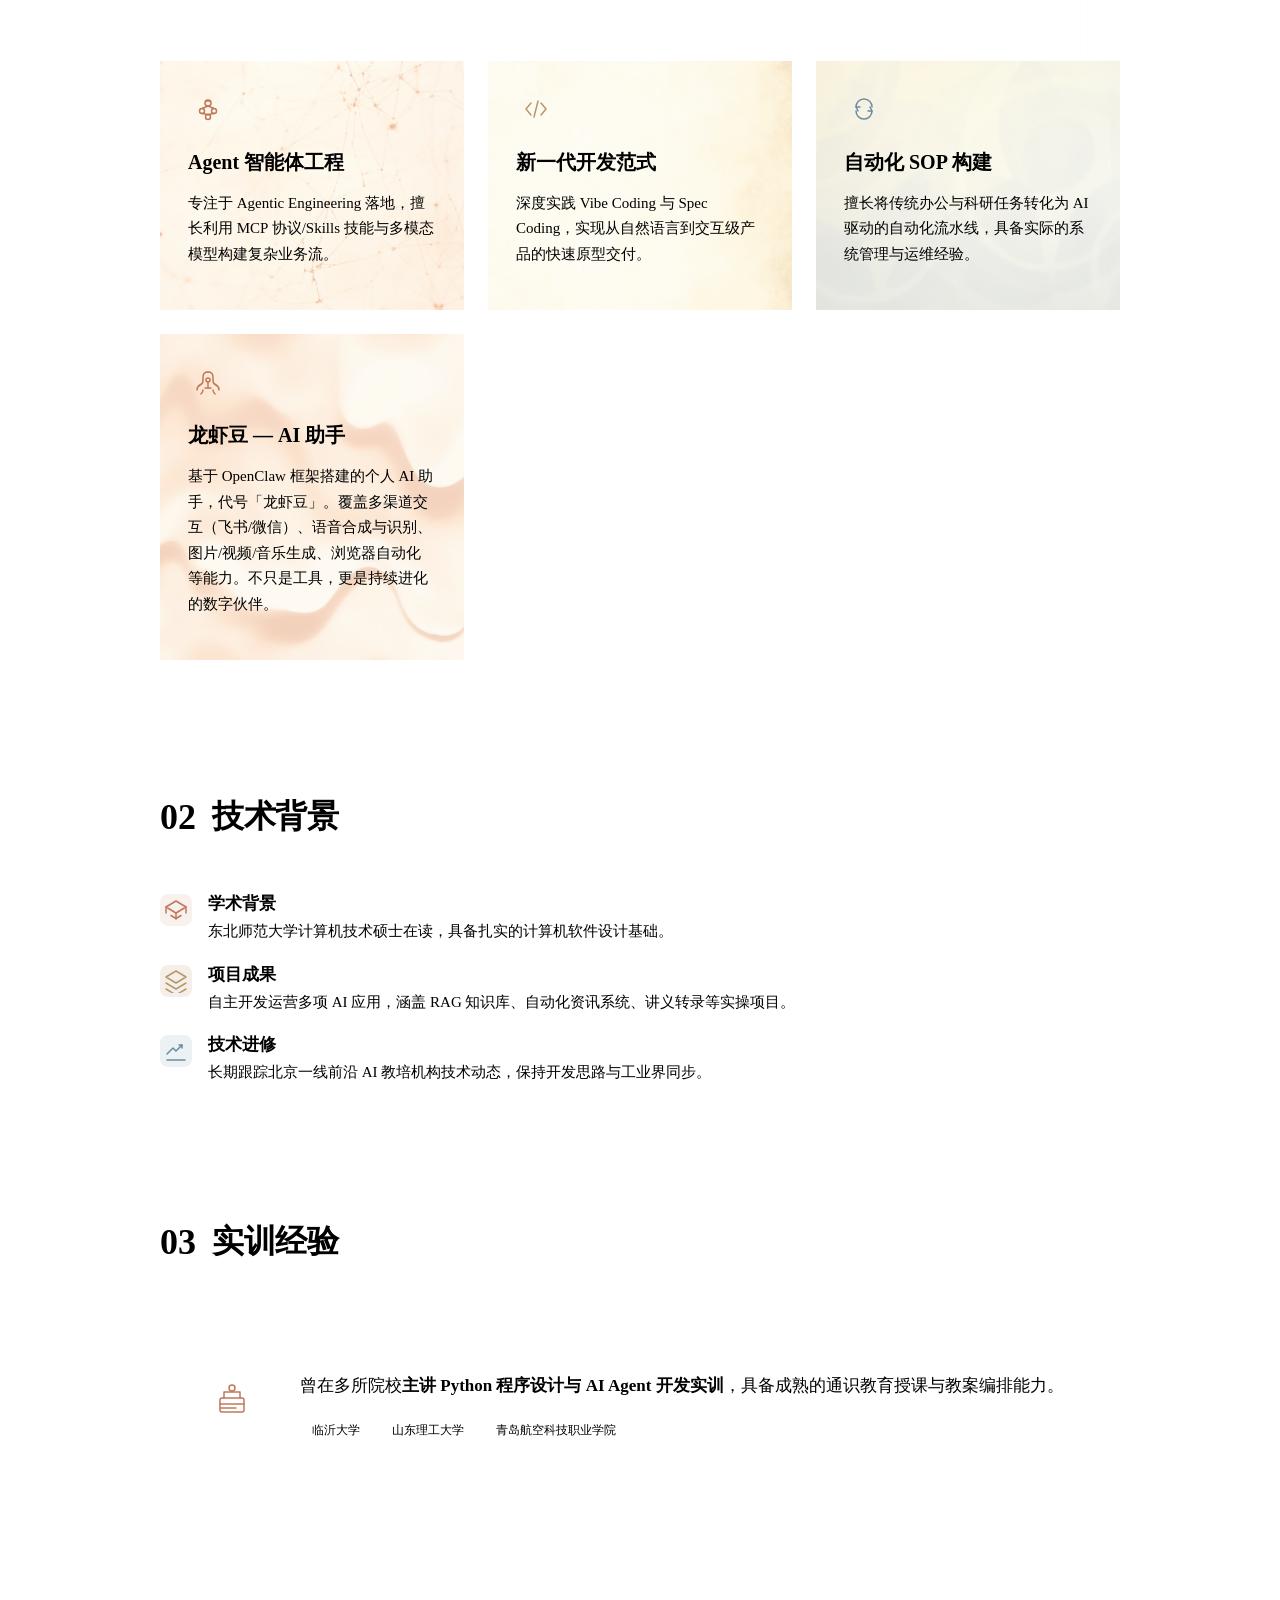
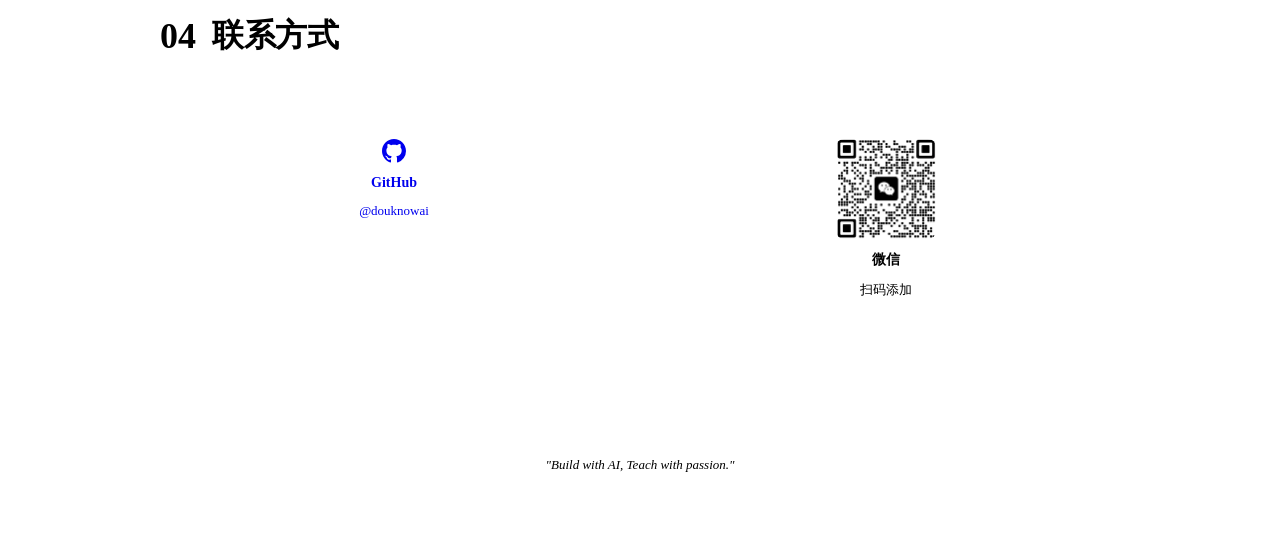
==== commit 7b60b76a: "Convert images to WebP for faster loading Root assets (lossy q85): domain-bg-*.webp, wechat.webp - 8" ====
--- a/resume.html
+++ b/resume.html
@@ -4,42 +4,11 @@
     <meta charset="UTF-8">
     <meta name="viewport" content="width=device-width, initial-scale=1.0">
     <title>豆秀禄 | AI Agent Engineer</title>
+    <link rel="preconnect" href="https://fonts.googleapis.com">
+    <link rel="preconnect" href="https://fonts.gstatic.com" crossorigin>
     <link href="https://fonts.googleapis.com/css2?family=Fraunces:ital,opsz,wght@0,9..144,300;0,9..144,500;0,9..144,700;0,9..144,900;1,9..144,400&family=Work+Sans:wght@300;400;500;600&family=Noto+Serif+SC:wght@400;600;700;900&family=Noto+Sans+SC:wght@300;400;500;700&display=swap" rel="stylesheet">
+    <link rel="stylesheet" href="css/common.css">
     <style>
-        /* === DESIGN TOKENS (Vintage Editorial) === */
-        :root {
-            --bg-cream: #f5f3ee;
-            --bg-card: #ffffff;
-            --text-primary: #1a1a1a;
-            --text-secondary: #555;
-            --text-muted: #8a8a8a;
-            --accent-warm: #e8d4c0;
-            --accent-terracotta: #c0785a;
-            --border-color: rgba(0,0,0,0.08);
-            --shadow-sm: 0 1px 3px rgba(0,0,0,0.04);
-            --shadow-md: 0 4px 16px rgba(0,0,0,0.06);
-            --shadow-lg: 0 8px 32px rgba(0,0,0,0.08);
-            --radius: 12px;
-            --font-display: 'Fraunces', 'Noto Serif SC', serif;
-            --font-body: 'Work Sans', 'Noto Sans SC', sans-serif;
-            --font-cn-display: 'Noto Serif SC', serif;
-            --font-cn-body: 'Noto Sans SC', sans-serif;
-            --ease: cubic-bezier(0.16, 1, 0.3, 1);
-        }
-
-        /* === RESET === */
-        *, *::before, *::after { box-sizing: border-box; margin: 0; padding: 0; }
-        
-        html { scroll-behavior: smooth; }
-        
-        body {
-            font-family: var(--font-cn-body);
-            background: var(--bg-cream);
-            color: var(--text-primary);
-            line-height: 1.7;
-            -webkit-font-smoothing: antialiased;
-            overflow-x: hidden;
-        }
 
         /* === BACKGROUND DECORATIONS === */
         .bg-decoration {
@@ -360,10 +329,10 @@
             z-index: 0;
         }
         .domain-card > * { position: relative; z-index: 1; }
-        .domain-card:nth-child(1) { background-image: url('assets/domain-bg-agent.png'); }
-        .domain-card:nth-child(2) { background-image: url('assets/domain-bg-coding.png'); }
-        .domain-card:nth-child(3) { background-image: url('assets/domain-bg-automation.png'); }
-        .domain-card:nth-child(4) { background-image: url('assets/domain-bg-lobster.png'); }
+        .domain-card:nth-child(1) { background-image: url('assets/domain-bg-agent.webp'); }
+        .domain-card:nth-child(2) { background-image: url('assets/domain-bg-coding.webp'); }
+        .domain-card:nth-child(3) { background-image: url('assets/domain-bg-automation.webp'); }
+        .domain-card:nth-child(4) { background-image: url('assets/domain-bg-lobster.webp'); }
 
         .domain-title {
             font-family: var(--font-cn-display);
@@ -728,7 +697,7 @@
                 </div>
             </div>
             <div class="profile-photo-wrap reveal">
-                <img src="assets/photo.jpg" alt="豆秀禄" class="profile-photo">
+                <img src="assets/photo.webp" alt="豆秀禄" class="profile-photo">
                 <div class="profile-photo-frame"></div>
             </div>
         </div>
@@ -841,7 +810,7 @@
                 <span class="contact-value">@douknowai</span>
             </a>
             <div class="contact-card reveal reveal-d1">
-                <img src="assets/wechat.jpg" alt="微信二维码" class="wechat-qr">
+                <img src="assets/wechat.webp" alt="微信二维码" class="wechat-qr">
                 <span class="contact-label">微信</span>
                 <span class="contact-value">扫码添加</span>
             </div>
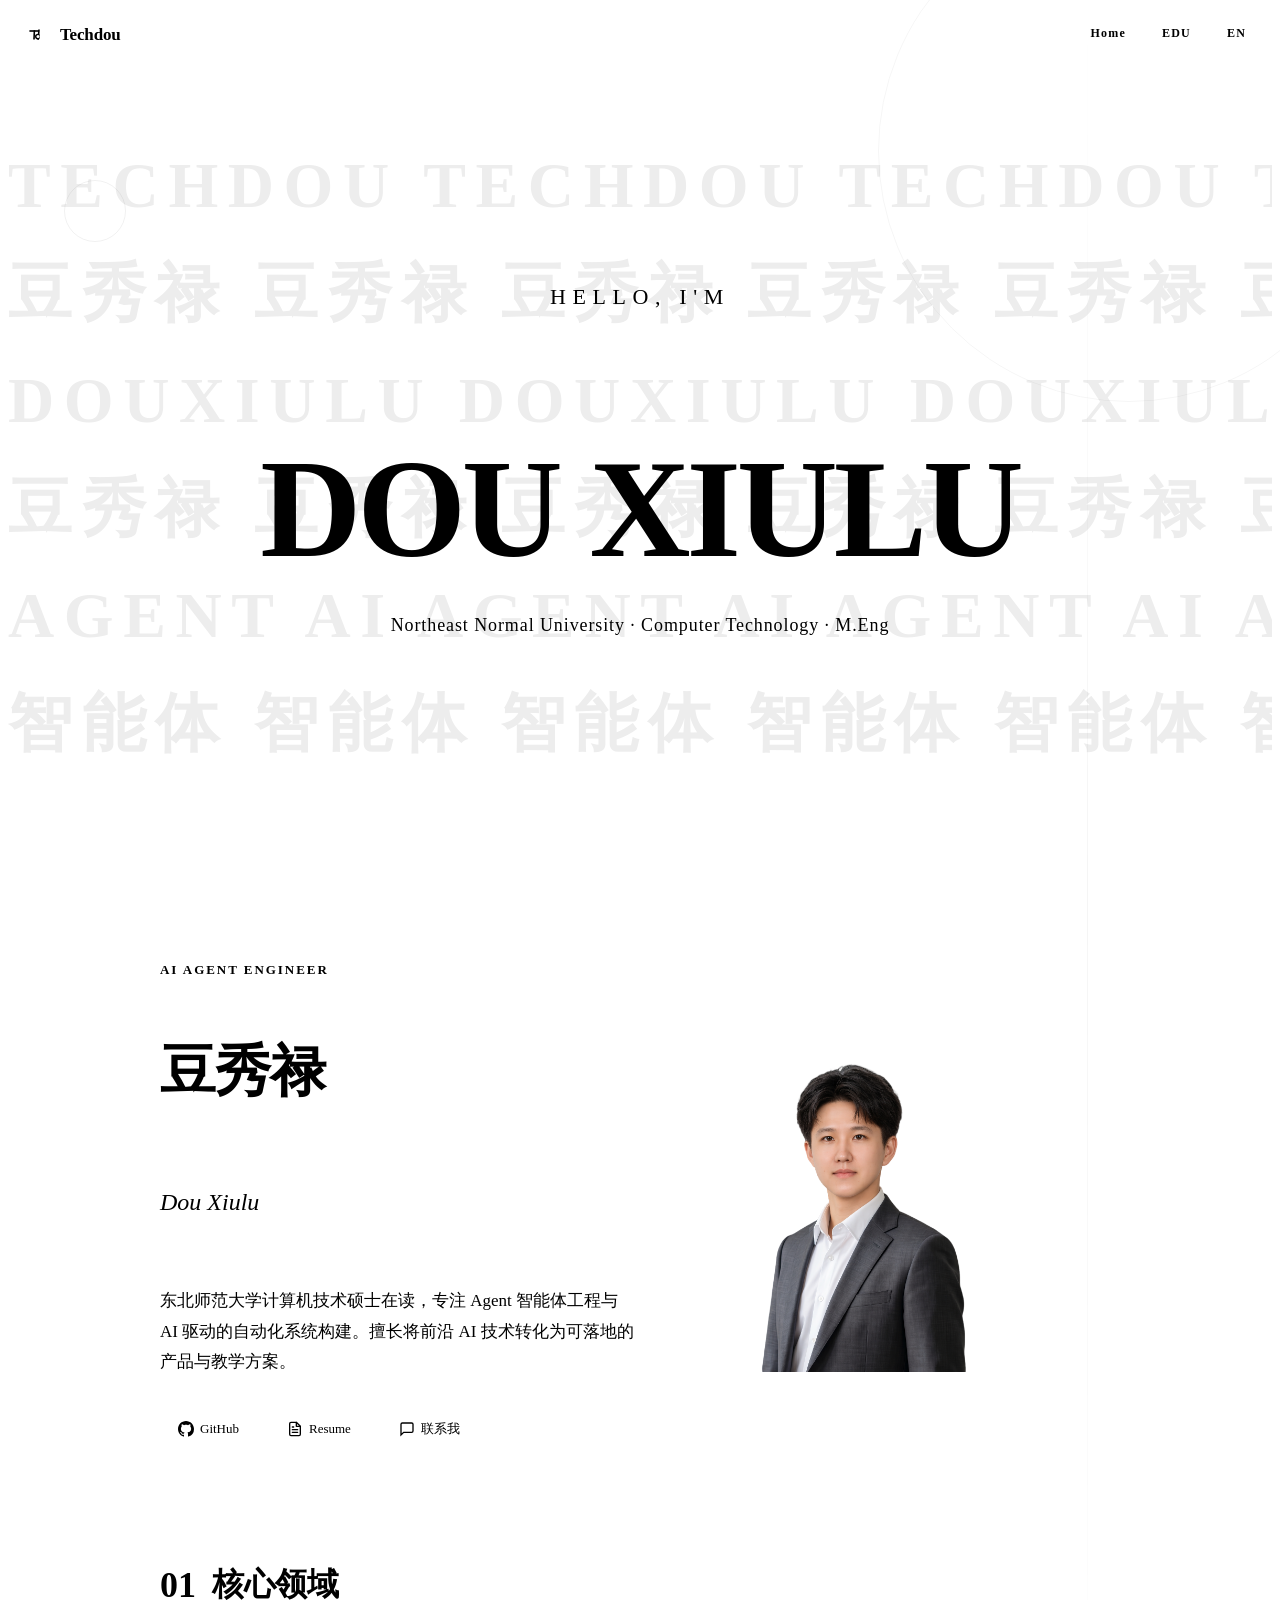
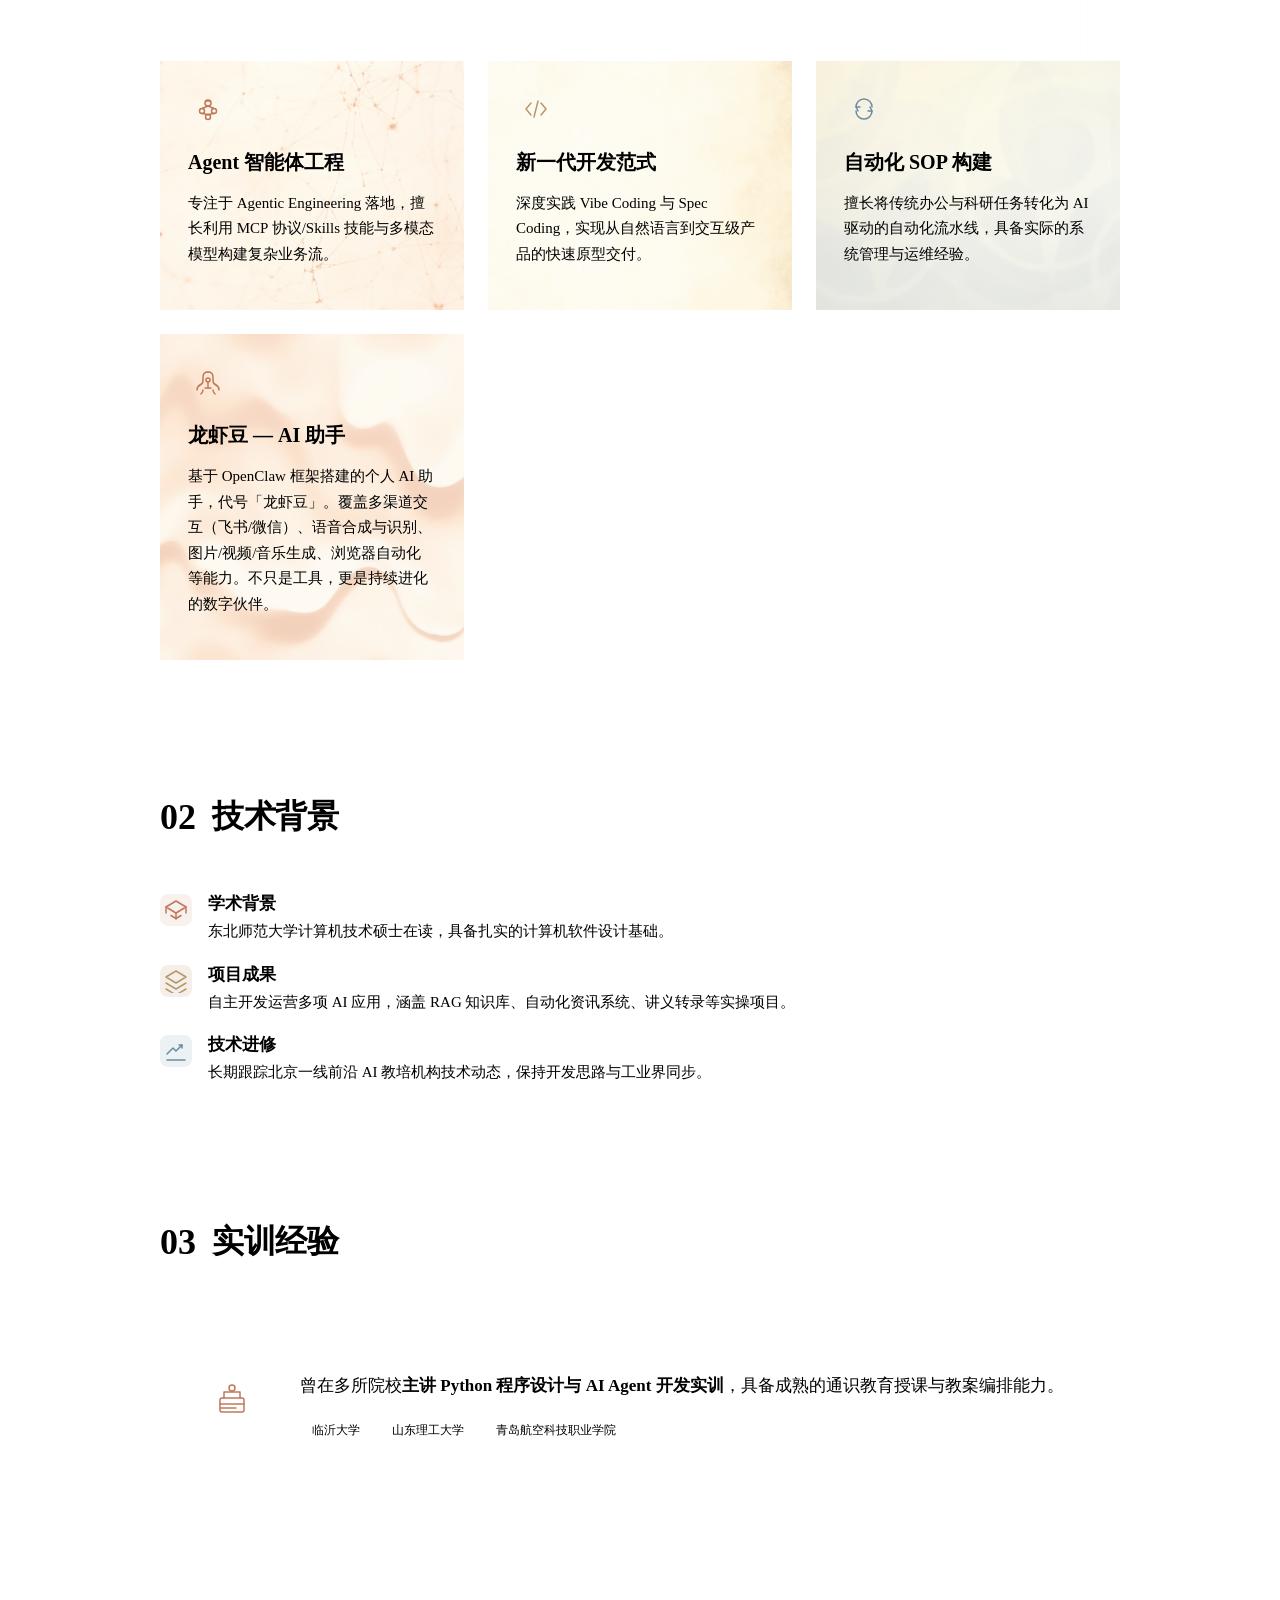
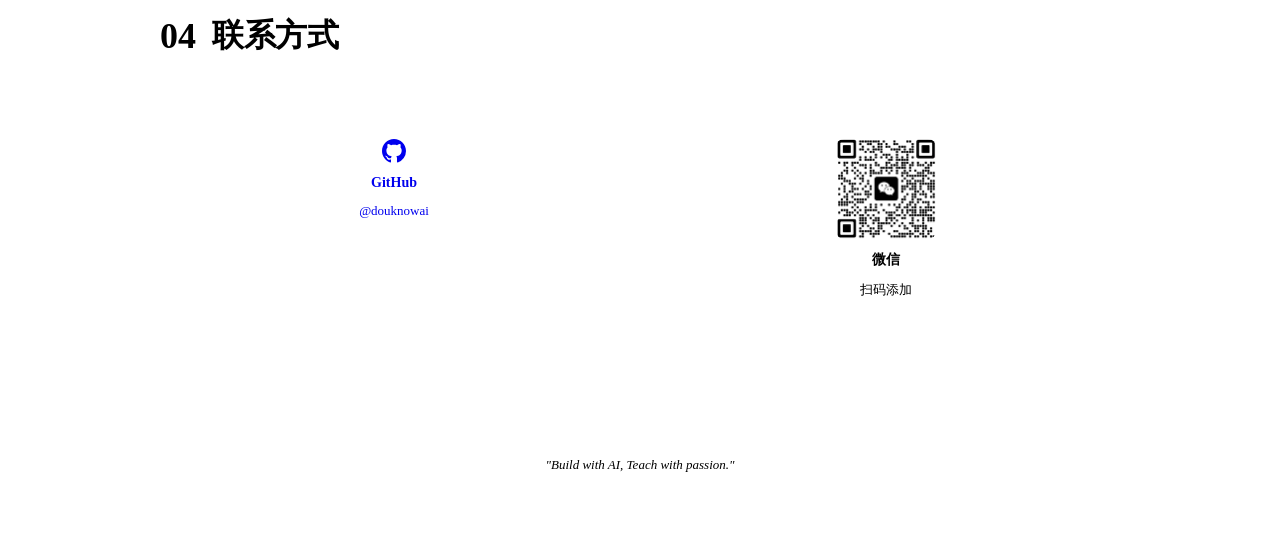
==== commit 6a67437f: "Fix pet iframe blocking page clicks; add brand logo nav - index.html: keep pet iframe permanently cl" ====
--- a/resume.html
+++ b/resume.html
@@ -4,6 +4,8 @@
     <meta charset="UTF-8">
     <meta name="viewport" content="width=device-width, initial-scale=1.0">
     <title>豆秀禄 | AI Agent Engineer</title>
+    <link rel="icon" type="image/svg+xml" href="assets/logo.svg">
+    <link rel="apple-touch-icon" href="assets/logo.svg">
     <link rel="preconnect" href="https://fonts.googleapis.com">
     <link rel="preconnect" href="https://fonts.gstatic.com" crossorigin>
     <link href="https://fonts.googleapis.com/css2?family=Fraunces:ital,opsz,wght@0,9..144,300;0,9..144,500;0,9..144,700;0,9..144,900;1,9..144,400&family=Work+Sans:wght@300;400;500;600&family=Noto+Serif+SC:wght@400;600;700;900&family=Noto+Sans+SC:wght@300;400;500;700&display=swap" rel="stylesheet">
@@ -557,6 +559,40 @@
             display: none;
         }
 
+        .brand {
+            position: fixed;
+            top: 20px;
+            left: 20px;
+            z-index: 1000;
+            display: flex;
+            align-items: center;
+            gap: 10px;
+            text-decoration: none;
+            color: var(--text-primary);
+        }
+        .brand-mark {
+            width: 30px;
+            height: 30px;
+            border-radius: 9px;
+            background: var(--bg-card);
+            border: 1.5px solid var(--border-color);
+            display: grid;
+            place-items: center;
+            color: var(--accent-terracotta);
+            transition: all 0.3s var(--ease);
+        }
+        .brand-mark svg { width: 20px; height: 20px; }
+        .brand-name {
+            font-family: var(--font-display);
+            font-size: 17px;
+            font-weight: 700;
+            letter-spacing: -0.01em;
+        }
+        .brand:hover .brand-mark {
+            border-color: var(--accent-terracotta);
+            transform: translateY(-1px);
+        }
+
         .top-nav {
             position: fixed;
             top: 20px;
@@ -606,6 +642,20 @@
 <body>
 
 <!-- Top Navigation -->
+<a href="index.html" class="brand" aria-label="Techdou home">
+    <span class="brand-mark">
+        <svg viewBox="0 0 100 100" aria-hidden="true" fill="currentColor">
+            <g transform="translate(6 0)">
+                <path d="M16 26 H64 V34 H16 Z"/>
+                <path d="M37 26 L45 26 L43 72 L35 72 Z"/>
+                <path d="M60 22 L68 22 L64 74 L56 74 Z"/>
+                <path d="M60 44 Q44 44 44 58 Q44 72 58 72 Q68 72 68 62 L68 56 Q68 44 60 44 Z"/>
+                <circle cx="59" cy="58" r="7.5" fill="#fff"/>
+            </g>
+        </svg>
+    </span>
+    <span class="brand-name">Techdou</span>
+</a>
 <div class="top-nav">
     <a href="index.html" class="nav-pill" style="text-decoration:none;">Home</a>
     <a href="https://edu.techdou.com" target="_blank" class="nav-pill" style="text-decoration:none;">EDU</a>
